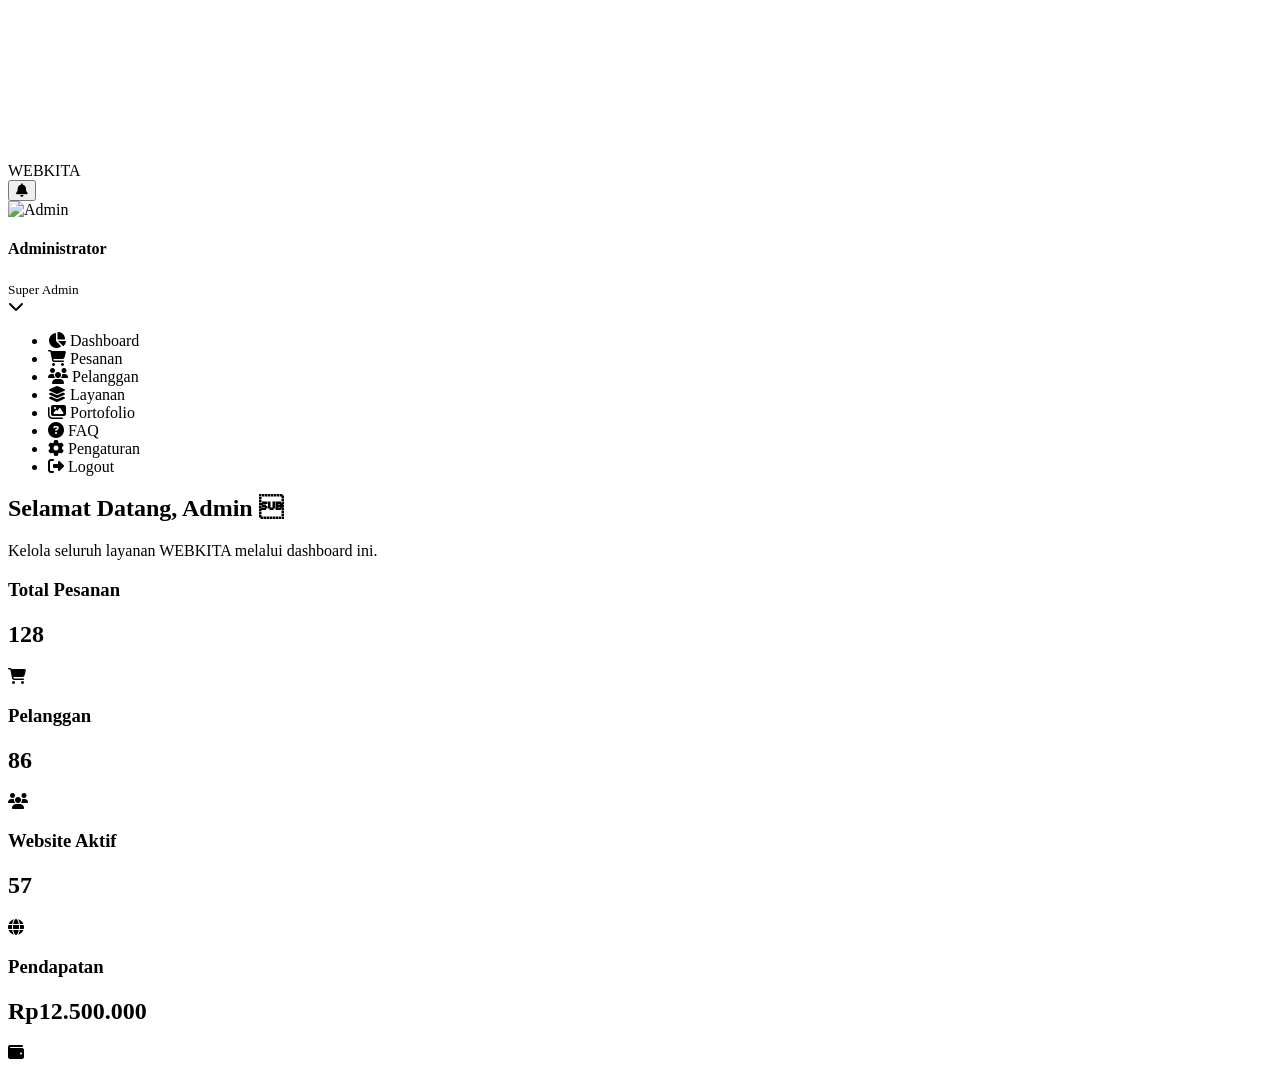
==== index.html @ 7767ea82 "Add files via upload" ====
<!DOCTYPE html>
<html lang="id">
<head>
    <meta charset="UTF-8">
    <meta name="viewport" content="width=device-width, initial-scale=1.0">
    <title>WEBKITA | Dashboard Admin</title>

    <!-- Font -->
    <link href="https://fonts.googleapis.com/css2?family=Montserrat:wght@400;500;600;700;800&family=Playfair+Display:wght@700&display=swap" rel="stylesheet">

    <!-- Font Awesome -->
    <link rel="stylesheet"
    href="https://cdnjs.cloudflare.com/ajax/libs/font-awesome/6.5.2/css/all.min.css">

    <!-- CSS -->
    <link rel="stylesheet" href="admin.css">
</head>

<body>

<!-- Background -->
<canvas id="bg-canvas"></canvas>

<!-- ================= NAVBAR ================= -->

<header class="navbar">

    <div class="logo">
        WEB<span class="gradient">KITA</span>
    </div>

    <div class="navbar-right">

        <button class="notification-btn">
            <i class="fas fa-bell"></i>
        </button>

        <div class="profile">

            <img src="images/admin.png" alt="Admin">

            <div class="profile-text">

                <h4>Administrator</h4>

                <small>Super Admin</small>

            </div>

            <i class="fas fa-chevron-down"></i>

        </div>

    </div>

</header>

<!-- ================ SIDEBAR ================= -->

<aside class="sidebar">

    <ul>

        <li class="active">
            <i class="fas fa-chart-pie"></i>
            Dashboard
        </li>

        <li>
            <i class="fas fa-cart-shopping"></i>
            Pesanan
        </li>

        <li>
            <i class="fas fa-users"></i>
            Pelanggan
        </li>

        <li>
            <i class="fas fa-layer-group"></i>
            Layanan
        </li>

        <li>
            <i class="fas fa-images"></i>
            Portofolio
        </li>

        <li>
            <i class="fas fa-circle-question"></i>
            FAQ
        </li>

        <li>
            <i class="fas fa-gear"></i>
            Pengaturan
        </li>

        <li class="logout">

            <i class="fas fa-right-from-bracket"></i>

            Logout

        </li>

    </ul>

</aside>

<!-- ================= CONTENT ================= -->

<main class="content">

    <section class="welcome glass">

        <div>

            <h1>Selamat Datang, Admin </h1>

            <p>
                Kelola seluruh layanan WEBKITA melalui dashboard ini.
            </p>

        </div>

    </section>

    <!-- CARD -->

    <section class="card-grid">

        <div class="dashboard-card glass">

            <div>

                <h3>Total Pesanan</h3>

                <h2>128</h2>

            </div>

            <i class="fas fa-cart-shopping"></i>

        </div>

        <div class="dashboard-card glass">

            <div>

                <h3>Pelanggan</h3>

                <h2>86</h2>

            </div>

            <i class="fas fa-users"></i>

        </div>

        <div class="dashboard-card glass">

            <div>

                <h3>Website Aktif</h3>

                <h2>57</h2>

            </div>

            <i class="fas fa-globe"></i>

        </div>

        <div class="dashboard-card glass">

            <div>

                <h3>Pendapatan</h3>

                <h2>Rp12.500.000</h2>

            </div>

            <i class="fas fa-wallet"></i>

        </div>

    </section>
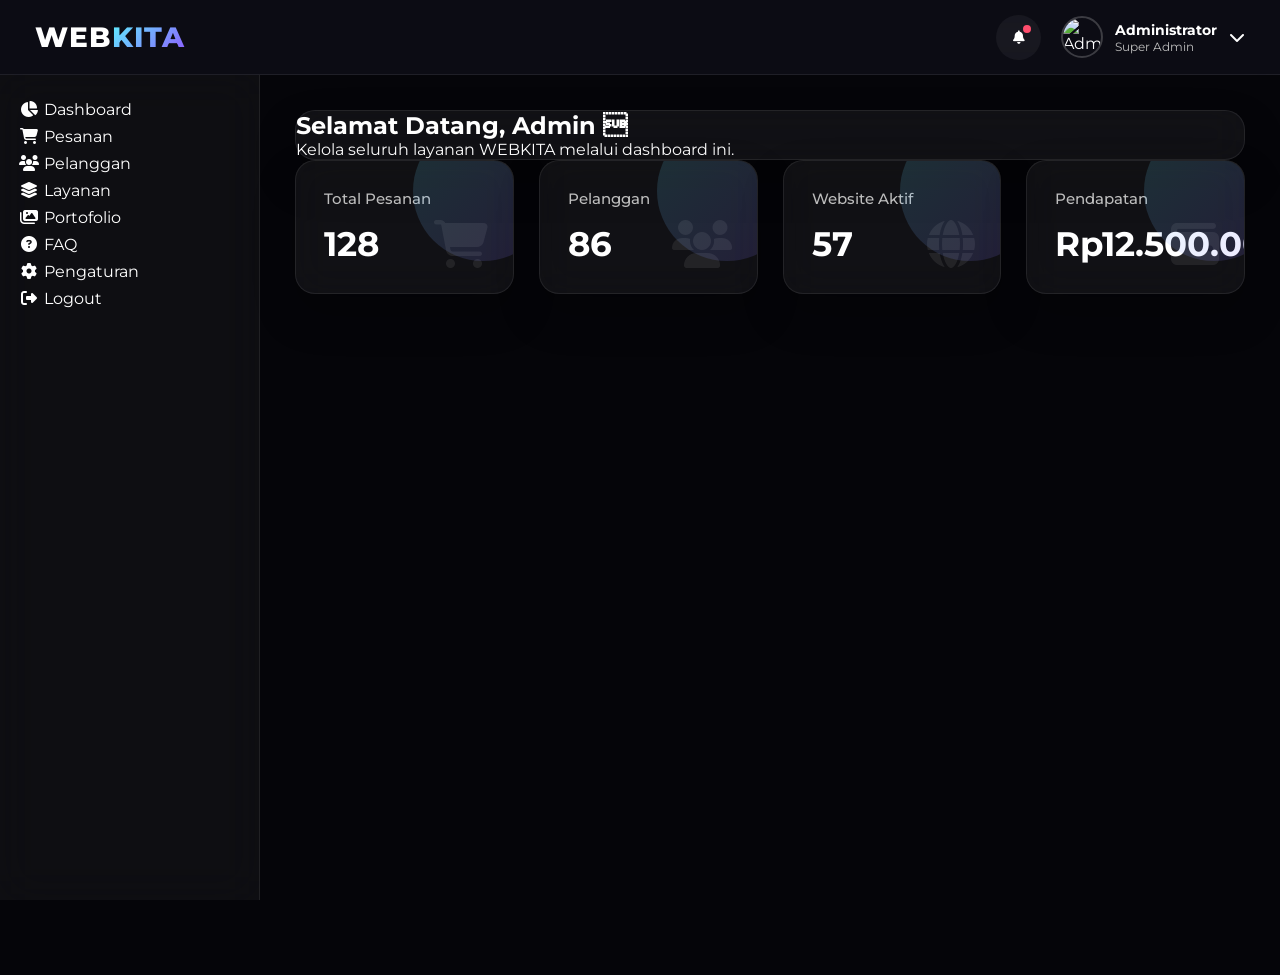
==== commit 60cf3e94: "Update index.html" ====
--- a/index.html
+++ b/index.html
@@ -13,7 +13,7 @@
     href="https://cdnjs.cloudflare.com/ajax/libs/font-awesome/6.5.2/css/all.min.css">
 
     <!-- CSS -->
-    <link rel="stylesheet" href="admin.css">
+    <link rel="stylesheet" href="css/admin.css">
 </head>
 
 <body>
--- a/css/admin.css
+++ b/css/admin.css
@@ -0,0 +1,1421 @@
+/*==================================================
+    WEBKITA ADMIN CSS
+    Part 1
+==================================================*/
+
+/*==============================
+    GOOGLE FONT
+==============================*/
+
+@import url('https://fonts.googleapis.com/css2?family=Montserrat:wght@300;400;500;600;700;800&display=swap');
+
+/*==============================
+    RESET
+==============================*/
+
+*{
+    margin:0;
+    padding:0;
+    box-sizing:border-box;
+}
+
+html{
+    scroll-behavior:smooth;
+}
+
+body{
+
+    font-family:'Montserrat',sans-serif;
+
+    background:#050509;
+
+    color:#ffffff;
+
+    overflow-x:hidden;
+
+}
+
+/*==============================
+    ROOT COLOR
+==============================*/
+
+:root{
+
+    --primary:#5ef2ff;
+
+    --secondary:#8d5cff;
+
+    --dark:#050509;
+
+    --dark-card:rgba(255,255,255,.05);
+
+    --border:rgba(255,255,255,.08);
+
+    --text:#ffffff;
+
+    --text2:#bdbdbd;
+
+    --success:#27c93f;
+
+    --warning:#f5b301;
+
+    --danger:#ff4d6d;
+
+    --shadow:0 20px 50px rgba(0,0,0,.35);
+
+    --blur:blur(18px);
+
+    --radius:20px;
+
+}
+
+/*==============================
+    BACKGROUND
+==============================*/
+
+body{
+
+    min-height:100vh;
+
+    position:relative;
+
+}
+
+/* Canvas Background */
+
+#bg-canvas{
+
+    position:fixed;
+
+    inset:0;
+
+    width:100%;
+
+    height:100%;
+
+    z-index:-1;
+
+}
+
+/*==============================
+    LINK
+==============================*/
+
+a{
+
+    color:inherit;
+
+    text-decoration:none;
+
+}
+
+li{
+
+    list-style:none;
+
+}
+
+/*==============================
+    NAVBAR
+==============================*/
+
+.navbar{
+
+    position:fixed;
+
+    top:0;
+
+    left:0;
+
+    width:100%;
+
+    height:75px;
+
+    display:flex;
+
+    align-items:center;
+
+    justify-content:space-between;
+
+    padding:0 35px;
+
+    background:rgba(15,15,25,.75);
+
+    backdrop-filter:blur(18px);
+
+    border-bottom:1px solid var(--border);
+
+    z-index:1000;
+
+}
+
+.logo{
+
+    font-size:28px;
+
+    font-weight:800;
+
+    letter-spacing:1px;
+
+}
+
+.gradient{
+
+    background:linear-gradient(
+    135deg,
+    var(--primary),
+    var(--secondary));
+
+    -webkit-background-clip:text;
+
+    -webkit-text-fill-color:transparent;
+
+}
+
+.navbar-right{
+
+    display:flex;
+
+    align-items:center;
+
+    gap:20px;
+
+}
+
+/*==============================
+    PROFILE
+==============================*/
+
+.profile{
+
+    display:flex;
+
+    align-items:center;
+
+    gap:12px;
+
+    cursor:pointer;
+
+}
+
+.profile img{
+
+    width:42px;
+
+    height:42px;
+
+    border-radius:50%;
+
+    object-fit:cover;
+
+    border:2px solid rgba(255,255,255,.2);
+
+}
+
+.profile span{
+
+    font-size:14px;
+
+    font-weight:600;
+
+}
+
+/*==============================
+    SIDEBAR
+==============================*/
+
+.sidebar{
+
+    position:fixed;
+
+    top:75px;
+
+    left:0;
+
+    width:260px;
+
+    height:calc(100vh - 75px);
+
+    background:rgba(255,255,255,.04);
+
+    backdrop-filter:blur(20px);
+
+    border-right:1px solid var(--border);
+
+    padding:25px 0;
+
+}
+
+.sidebar ul{
+
+    display:flex;
+
+    flex-direction:column;
+
+    gap:8px;
+
+}
+
+.sidebar li{
+
+    margin:0 18px;
+
+}
+
+.sidebar a{
+
+    display:flex;
+
+    align-items:center;
+
+    gap:15px;
+
+    padding:15px 18px;
+
+    border-radius:14px;
+
+    color:var(--text2);
+
+    transition:.35s;
+
+    font-size:15px;
+
+}
+
+.sidebar a:hover{
+
+    background:rgba(255,255,255,.08);
+
+    color:#fff;
+
+}
+
+.sidebar li.active a{
+
+    background:linear-gradient(
+    135deg,
+    var(--primary),
+    var(--secondary));
+
+    color:#050509;
+
+    font-weight:700;
+
+}
+
+.sidebar i{
+
+    width:22px;
+
+    text-align:center;
+
+}
+
+/*==============================
+    CONTENT
+==============================*/
+
+.content{
+
+    margin-left:260px;
+
+    margin-top:75px;
+
+    padding:35px;
+
+    min-height:100vh;
+
+}
+
+/*==============================
+    PAGE TITLE
+==============================*/
+
+.page-header{
+
+    margin-bottom:30px;
+
+}
+
+.page-header h1{
+
+    font-size:34px;
+
+    font-weight:700;
+
+    margin-bottom:8px;
+
+}
+
+.page-header p{
+
+    color:var(--text2);
+
+    font-size:15px;
+
+    line-height:1.8;
+
+}
+/*==================================================
+    PART 2
+    GLASS CARD
+    DASHBOARD CARD
+    TOOLBAR
+    TABLE
+==================================================*/
+
+/*==============================
+    GLASS EFFECT
+==============================*/
+
+.glass{
+
+    background:rgba(255,255,255,.05);
+
+    border:1px solid rgba(255,255,255,.08);
+
+    backdrop-filter:blur(18px);
+
+    border-radius:20px;
+
+    box-shadow:0 20px 40px rgba(0,0,0,.25);
+
+}
+
+/*==============================
+    CARD GRID
+==============================*/
+
+.card-grid{
+
+    display:grid;
+
+    grid-template-columns:repeat(4,1fr);
+
+    gap:25px;
+
+    margin-bottom:35px;
+
+}
+
+/*==============================
+    DASHBOARD CARD
+==============================*/
+
+.dashboard-card{
+
+    position:relative;
+
+    overflow:hidden;
+
+    padding:28px;
+
+    transition:.35s;
+
+    cursor:pointer;
+
+}
+
+.dashboard-card:hover{
+
+    transform:translateY(-8px);
+
+    border-color:rgba(94,242,255,.4);
+
+}
+
+.dashboard-card::before{
+
+    content:"";
+
+    position:absolute;
+
+    top:-40px;
+
+    right:-40px;
+
+    width:140px;
+
+    height:140px;
+
+    background:linear-gradient(
+    135deg,
+    rgba(94,242,255,.15),
+    rgba(141,92,255,.15));
+
+    border-radius:50%;
+
+}
+
+.dashboard-card h3{
+
+    font-size:15px;
+
+    color:var(--text2);
+
+    font-weight:500;
+
+    margin-bottom:15px;
+
+}
+
+.dashboard-card h2{
+
+    font-size:34px;
+
+    font-weight:700;
+
+}
+
+.dashboard-card i{
+
+    position:absolute;
+
+    right:25px;
+
+    bottom:25px;
+
+    font-size:48px;
+
+    color:rgba(255,255,255,.08);
+
+}
+
+/*==============================
+    TOOLBAR
+==============================*/
+
+.toolbar{
+
+    display:flex;
+
+    justify-content:space-between;
+
+    align-items:center;
+
+    gap:20px;
+
+    padding:20px;
+
+    margin-bottom:25px;
+
+}
+
+.toolbar input{
+
+    width:350px;
+
+    height:48px;
+
+    border:none;
+
+    outline:none;
+
+    border-radius:12px;
+
+    background:rgba(255,255,255,.05);
+
+    color:#fff;
+
+    padding:0 18px;
+
+    font-size:14px;
+
+}
+
+.toolbar input::placeholder{
+
+    color:#888;
+
+}
+
+/*==============================
+    BUTTON
+==============================*/
+
+.btn-add{
+
+    border:none;
+
+    cursor:pointer;
+
+    padding:13px 24px;
+
+    border-radius:12px;
+
+    background:linear-gradient(
+    135deg,
+    var(--primary),
+    var(--secondary));
+
+    color:#050509;
+
+    font-weight:700;
+
+    transition:.3s;
+
+}
+
+.btn-add:hover{
+
+    transform:translateY(-3px);
+
+    box-shadow:0 15px 30px rgba(94,242,255,.25);
+
+}
+
+.btn-add i{
+
+    margin-right:8px;
+
+}
+
+/*==============================
+    TABLE
+==============================*/
+
+.table-container{
+
+    overflow:hidden;
+
+    padding:20px;
+
+}
+
+.table-container table{
+
+    width:100%;
+
+    border-collapse:collapse;
+
+}
+
+.table-container thead{
+
+    background:rgba(255,255,255,.05);
+
+}
+
+.table-container th{
+
+    padding:18px;
+
+    text-align:left;
+
+    font-size:14px;
+
+    font-weight:700;
+
+    color:#ffffff;
+
+}
+
+.table-container td{
+
+    padding:18px;
+
+    color:var(--text2);
+
+    border-top:1px solid rgba(255,255,255,.05);
+
+}
+
+.table-container tbody tr{
+
+    transition:.3s;
+
+}
+
+.table-container tbody tr:hover{
+
+    background:rgba(255,255,255,.04);
+
+}
+
+/*==============================
+    AVATAR
+==============================*/
+
+.avatar{
+
+    width:45px;
+
+    height:45px;
+
+    border-radius:50%;
+
+    object-fit:cover;
+
+    border:2px solid rgba(255,255,255,.15);
+
+}
+
+/*==============================
+    PORTFOLIO IMAGE
+==============================*/
+
+.portfolio-thumb{
+
+    width:90px;
+
+    height:55px;
+
+    object-fit:cover;
+
+    border-radius:10px;
+
+}
+/*==================================================
+    PART 3
+    STATUS
+    BUTTON
+    FORM
+    PAGINATION
+==================================================*/
+
+/*==============================
+    STATUS BADGE
+==============================*/
+
+.status{
+
+    display:inline-flex;
+
+    align-items:center;
+
+    justify-content:center;
+
+    padding:8px 16px;
+
+    border-radius:50px;
+
+    font-size:13px;
+
+    font-weight:600;
+
+    letter-spacing:.3px;
+
+}
+
+.status.success{
+
+    background:rgba(39,201,63,.15);
+
+    color:#27c93f;
+
+}
+
+.status.waiting{
+
+    background:rgba(245,179,1,.15);
+
+    color:#f5b301;
+
+}
+
+.status.process{
+
+    background:rgba(94,242,255,.15);
+
+    color:var(--primary);
+
+}
+
+.status.danger{
+
+    background:rgba(255,77,109,.15);
+
+    color:#ff4d6d;
+
+}
+
+/*==============================
+    ACTION BUTTON
+==============================*/
+
+.btn-detail,
+.btn-edit,
+.btn-delete{
+
+    width:40px;
+
+    height:40px;
+
+    border:none;
+
+    border-radius:12px;
+
+    cursor:pointer;
+
+    margin-right:8px;
+
+    transition:.3s;
+
+    color:#fff;
+
+}
+
+.btn-detail{
+
+    background:rgba(94,242,255,.15);
+
+    color:var(--primary);
+
+}
+
+.btn-detail:hover{
+
+    background:var(--primary);
+
+    color:#050509;
+
+}
+
+.btn-edit{
+
+    background:rgba(141,92,255,.15);
+
+    color:var(--secondary);
+
+}
+
+.btn-edit:hover{
+
+    background:var(--secondary);
+
+    color:#fff;
+
+}
+
+.btn-delete{
+
+    background:rgba(255,77,109,.15);
+
+    color:#ff4d6d;
+
+}
+
+.btn-delete:hover{
+
+    background:#ff4d6d;
+
+    color:#fff;
+
+}
+
+/*==============================
+    SAVE BUTTON
+==============================*/
+
+.btn-save{
+
+    margin-top:20px;
+
+    padding:14px 28px;
+
+    border:none;
+
+    border-radius:12px;
+
+    cursor:pointer;
+
+    background:linear-gradient(
+        135deg,
+        var(--primary),
+        var(--secondary));
+
+    color:#050509;
+
+    font-weight:700;
+
+    transition:.3s;
+
+}
+
+.btn-save:hover{
+
+    transform:translateY(-3px);
+
+    box-shadow:0 15px 30px rgba(94,242,255,.25);
+
+}
+
+/*==============================
+    FORM GROUP
+==============================*/
+
+.form-group{
+
+    display:flex;
+
+    flex-direction:column;
+
+    margin-bottom:20px;
+
+}
+
+.form-group label{
+
+    margin-bottom:8px;
+
+    color:#fff;
+
+    font-size:14px;
+
+    font-weight:600;
+
+}
+
+/*==============================
+    INPUT
+==============================*/
+
+.form-group input{
+
+    width:100%;
+
+    height:50px;
+
+    background:rgba(255,255,255,.05);
+
+    border:1px solid rgba(255,255,255,.08);
+
+    border-radius:14px;
+
+    color:#fff;
+
+    padding:0 18px;
+
+    outline:none;
+
+    transition:.3s;
+
+}
+
+.form-group input:focus{
+
+    border-color:var(--primary);
+
+}
+
+/*==============================
+    TEXTAREA
+==============================*/
+
+.form-group textarea{
+
+    width:100%;
+
+    min-height:140px;
+
+    background:rgba(255,255,255,.05);
+
+    border:1px solid rgba(255,255,255,.08);
+
+    border-radius:14px;
+
+    color:#fff;
+
+    padding:18px;
+
+    resize:none;
+
+    outline:none;
+
+    transition:.3s;
+
+}
+
+.form-group textarea:focus{
+
+    border-color:var(--primary);
+
+}
+
+/*==============================
+    SELECT
+==============================*/
+
+.form-group select{
+
+    width:100%;
+
+    height:50px;
+
+    background:rgba(255,255,255,.05);
+
+    border:1px solid rgba(255,255,255,.08);
+
+    border-radius:14px;
+
+    color:#fff;
+
+    padding:0 18px;
+
+    outline:none;
+
+}
+
+.form-group option{
+
+    background:#111;
+
+}
+
+/*==============================
+    SETTINGS BOX
+==============================*/
+
+.settings-box{
+
+    padding:30px;
+
+    margin-bottom:30px;
+
+}
+
+.settings-box h2{
+
+    margin-bottom:25px;
+
+    font-size:22px;
+
+}
+
+/*==============================
+    PAGINATION
+==============================*/
+
+.pagination{
+
+    display:flex;
+
+    justify-content:flex-end;
+
+    gap:10px;
+
+    margin-top:30px;
+
+}
+
+.pagination button{
+
+    width:42px;
+
+    height:42px;
+
+    border:none;
+
+    border-radius:12px;
+
+    background:rgba(255,255,255,.05);
+
+    color:#fff;
+
+    cursor:pointer;
+
+    transition:.3s;
+
+}
+
+.pagination button:hover{
+
+    background:var(--primary);
+
+    color:#050509;
+
+}
+
+.pagination .active{
+
+    background:linear-gradient(
+        135deg,
+        var(--primary),
+        var(--secondary));
+
+    color:#050509;
+
+    font-weight:700;
+
+}
+/*==================================================
+    PART 4
+    PROFILE DROPDOWN
+    NOTIFICATION
+    ANIMATION
+    RESPONSIVE
+==================================================*/
+
+/*==============================
+    NOTIFICATION
+==============================*/
+
+.notification-btn{
+
+    width:45px;
+
+    height:45px;
+
+    border:none;
+
+    border-radius:50%;
+
+    cursor:pointer;
+
+    background:rgba(255,255,255,.05);
+
+    color:#ffffff;
+
+    transition:.3s;
+
+    position:relative;
+
+}
+
+.notification-btn:hover{
+
+    background:linear-gradient(
+        135deg,
+        var(--primary),
+        var(--secondary));
+
+    color:#050509;
+
+}
+
+.notification-btn::after{
+
+    content:"";
+
+    position:absolute;
+
+    top:10px;
+
+    right:10px;
+
+    width:8px;
+
+    height:8px;
+
+    background:#ff4d6d;
+
+    border-radius:50%;
+
+}
+
+/*==============================
+    PROFILE TEXT
+==============================*/
+
+.profile-text{
+
+    display:flex;
+
+    flex-direction:column;
+
+}
+
+.profile-text h4{
+
+    font-size:14px;
+
+    font-weight:700;
+
+    color:#ffffff;
+
+}
+
+.profile-text small{
+
+    color:var(--text2);
+
+    font-size:12px;
+
+}
+
+/*==============================
+    DROPDOWN
+==============================*/
+
+.dropdown{
+
+    position:absolute;
+
+    top:70px;
+
+    right:0;
+
+    width:230px;
+
+    background:rgba(20,20,30,.95);
+
+    backdrop-filter:blur(20px);
+
+    border:1px solid rgba(255,255,255,.08);
+
+    border-radius:18px;
+
+    overflow:hidden;
+
+    display:none;
+
+    box-shadow:0 20px 40px rgba(0,0,0,.35);
+
+}
+
+.dropdown.active{
+
+    display:block;
+
+    animation:fadeDown .35s ease;
+
+}
+
+.dropdown a{
+
+    display:flex;
+
+    align-items:center;
+
+    gap:12px;
+
+    padding:15px 20px;
+
+    transition:.3s;
+
+    color:#ffffff;
+
+}
+
+.dropdown a:hover{
+
+    background:rgba(255,255,255,.05);
+
+}
+
+.dropdown i{
+
+    width:18px;
+
+}
+
+/*==============================
+    SCROLLBAR
+==============================*/
+
+::-webkit-scrollbar{
+
+    width:10px;
+
+}
+
+::-webkit-scrollbar-track{
+
+    background:#050509;
+
+}
+
+::-webkit-scrollbar-thumb{
+
+    background:linear-gradient(
+        180deg,
+        var(--primary),
+        var(--secondary));
+
+    border-radius:50px;
+
+}
+
+/*==============================
+    HOVER GLOW
+==============================*/
+
+.glass:hover{
+
+    box-shadow:
+
+    0 0 20px rgba(94,242,255,.08),
+
+    0 0 40px rgba(141,92,255,.08);
+
+}
+
+/*==============================
+    ANIMATION
+==============================*/
+
+@keyframes fadeDown{
+
+    from{
+
+        opacity:0;
+
+        transform:translateY(-20px);
+
+    }
+
+    to{
+
+        opacity:1;
+
+        transform:translateY(0);
+
+    }
+
+}
+
+@keyframes fadeUp{
+
+    from{
+
+        opacity:0;
+
+        transform:translateY(20px);
+
+    }
+
+    to{
+
+        opacity:1;
+
+        transform:translateY(0);
+
+    }
+
+}
+
+.dashboard-card,
+.page-header,
+.toolbar,
+.table-container,
+.settings-box{
+
+    animation:fadeUp .6s ease;
+
+}
+
+/*==============================
+    RESPONSIVE TABLET
+==============================*/
+
+@media(max-width:1200px){
+
+.card-grid{
+
+grid-template-columns:repeat(2,1fr);
+
+}
+
+.sidebar{
+
+width:90px;
+
+}
+
+.sidebar a{
+
+justify-content:center;
+
+}
+
+.sidebar a span{
+
+display:none;
+
+}
+
+.content{
+
+margin-left:90px;
+
+}
+
+}
+
+/*==============================
+    RESPONSIVE MOBILE
+==============================*/
+
+@media(max-width:768px){
+
+.navbar{
+
+padding:0 20px;
+
+}
+
+.sidebar{
+
+left:-260px;
+
+transition:.35s;
+
+}
+
+.sidebar.active{
+
+left:0;
+
+width:260px;
+
+}
+
+.content{
+
+margin-left:0;
+
+padding:20px;
+
+}
+
+.card-grid{
+
+grid-template-columns:1fr;
+
+}
+
+.toolbar{
+
+flex-direction:column;
+
+align-items:stretch;
+
+}
+
+.toolbar input{
+
+width:100%;
+
+}
+
+.table-container{
+
+overflow-x:auto;
+
+}
+
+.profile span{
+
+display:none;
+
+}
+
+}
+
+/*==============================
+    FOOTER
+==============================*/
+
+.footer{
+
+margin-top:40px;
+
+padding:20px;
+
+text-align:center;
+
+color:var(--text2);
+
+font-size:14px;
+
+}
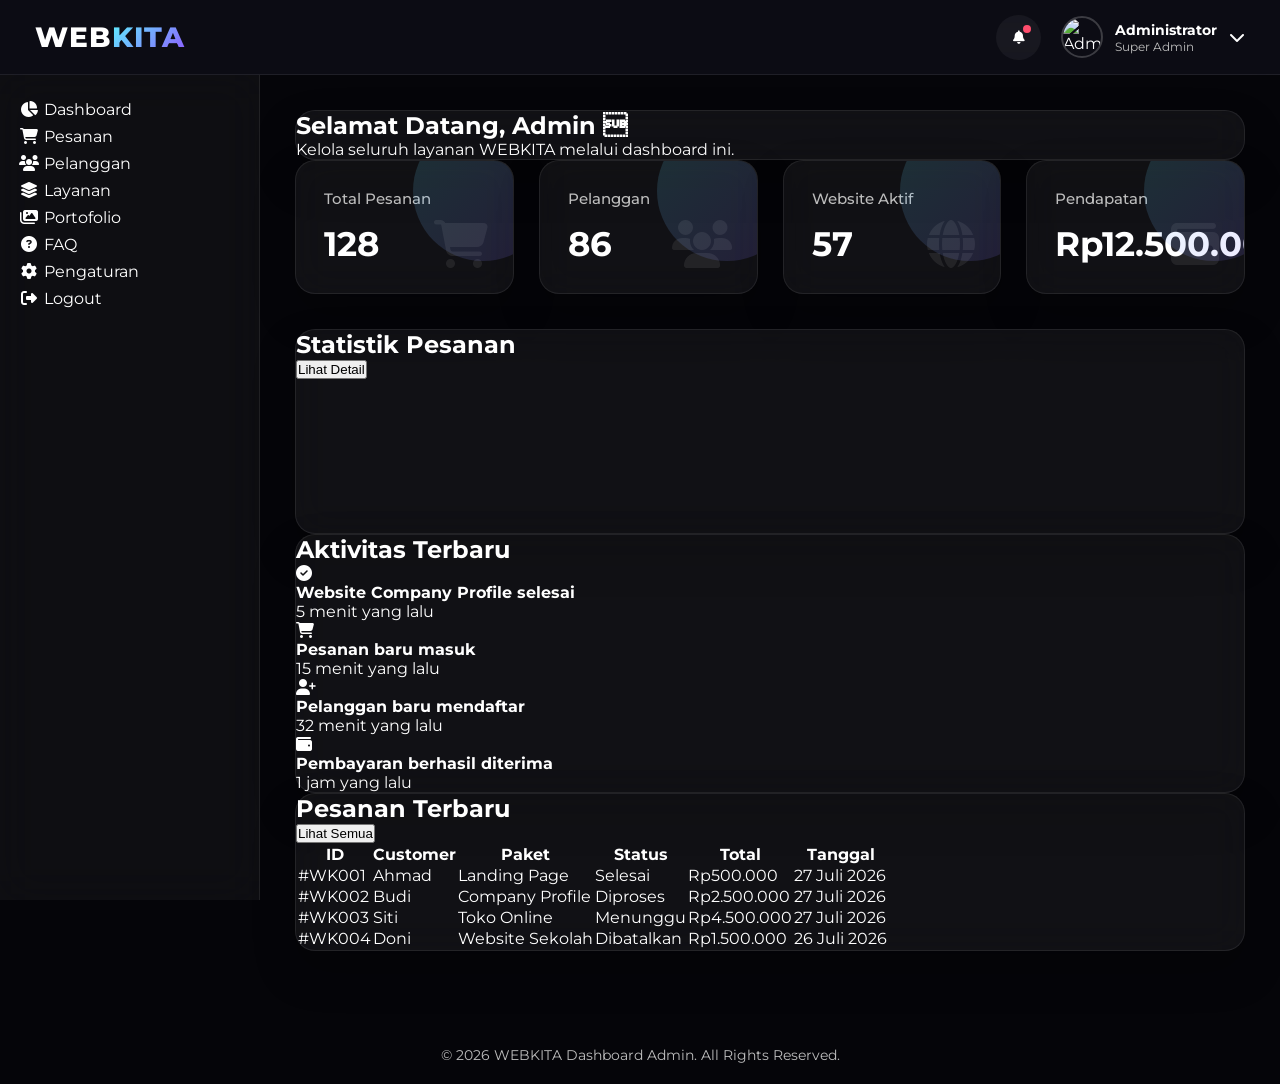
==== commit 7886ae06: "Update index.html" ====
--- a/index.html
+++ b/index.html
@@ -186,4 +186,245 @@
 
         </div>
 
-    </section>+    </section>
+    <!-- ================= STATISTIK ================= -->
+
+    <section class="dashboard-row">
+
+        <div class="chart-box glass">
+
+            <div class="section-title">
+
+                <h2>Statistik Pesanan</h2>
+
+                <button class="btn-primary">
+                    Lihat Detail
+                </button>
+
+            </div>
+
+            <canvas id="orderChart"></canvas>
+
+        </div>
+
+        <div class="activity-box glass">
+
+            <div class="section-title">
+
+                <h2>Aktivitas Terbaru</h2>
+
+            </div>
+
+            <ul class="activity-list">
+
+                <li>
+
+                    <i class="fas fa-circle-check success"></i>
+
+                    <div>
+
+                        <h4>Website Company Profile selesai</h4>
+
+                        <span>5 menit yang lalu</span>
+
+                    </div>
+
+                </li>
+
+                <li>
+
+                    <i class="fas fa-cart-shopping primary"></i>
+
+                    <div>
+
+                        <h4>Pesanan baru masuk</h4>
+
+                        <span>15 menit yang lalu</span>
+
+                    </div>
+
+                </li>
+
+                <li>
+
+                    <i class="fas fa-user-plus warning"></i>
+
+                    <div>
+
+                        <h4>Pelanggan baru mendaftar</h4>
+
+                        <span>32 menit yang lalu</span>
+
+                    </div>
+
+                </li>
+
+                <li>
+
+                    <i class="fas fa-wallet success"></i>
+
+                    <div>
+
+                        <h4>Pembayaran berhasil diterima</h4>
+
+                        <span>1 jam yang lalu</span>
+
+                    </div>
+
+                </li>
+
+            </ul>
+
+        </div>
+
+    </section>
+
+    <!-- ================= TABEL PESANAN ================= -->
+
+    <section class="table-box glass">
+
+        <div class="section-title">
+
+            <h2>Pesanan Terbaru</h2>
+
+            <button class="btn-primary">
+
+                Lihat Semua
+
+            </button>
+
+        </div>
+
+        <table>
+
+            <thead>
+
+                <tr>
+
+                    <th>ID</th>
+
+                    <th>Customer</th>
+
+                    <th>Paket</th>
+
+                    <th>Status</th>
+
+                    <th>Total</th>
+
+                    <th>Tanggal</th>
+
+                </tr>
+
+            </thead>
+
+            <tbody>
+
+                <tr>
+
+                    <td>#WK001</td>
+
+                    <td>Ahmad</td>
+
+                    <td>Landing Page</td>
+
+                    <td>
+                        <span class="badge success">
+                            Selesai
+                        </span>
+                    </td>
+
+                    <td>Rp500.000</td>
+
+                    <td>27 Juli 2026</td>
+
+                </tr>
+
+                <tr>
+
+                    <td>#WK002</td>
+
+                    <td>Budi</td>
+
+                    <td>Company Profile</td>
+
+                    <td>
+                        <span class="badge warning">
+                            Diproses
+                        </span>
+                    </td>
+
+                    <td>Rp2.500.000</td>
+
+                    <td>27 Juli 2026</td>
+
+                </tr>
+
+                <tr>
+
+                    <td>#WK003</td>
+
+                    <td>Siti</td>
+
+                    <td>Toko Online</td>
+
+                    <td>
+                        <span class="badge info">
+                            Menunggu
+                        </span>
+                    </td>
+
+                    <td>Rp4.500.000</td>
+
+                    <td>27 Juli 2026</td>
+
+                </tr>
+
+                <tr>
+
+                    <td>#WK004</td>
+
+                    <td>Doni</td>
+
+                    <td>Website Sekolah</td>
+
+                    <td>
+                        <span class="badge danger">
+                            Dibatalkan
+                        </span>
+                    </td>
+
+                    <td>Rp1.500.000</td>
+
+                    <td>26 Juli 2026</td>
+
+                </tr>
+
+            </tbody>
+
+        </table>
+
+    </section>
+
+</main>
+
+<!-- ================= FOOTER ================= -->
+
+<footer class="footer">
+
+    <p>
+
+        © 2026 WEBKITA Dashboard Admin.
+        All Rights Reserved.
+
+    </p>
+
+</footer>
+
+<!-- ================= JAVASCRIPT ================= -->
+
+<script src="https://cdn.jsdelivr.net/npm/chart.js"></script>
+
+<script src="script/dashboard.js"></script>
+
+</body>
+</html>
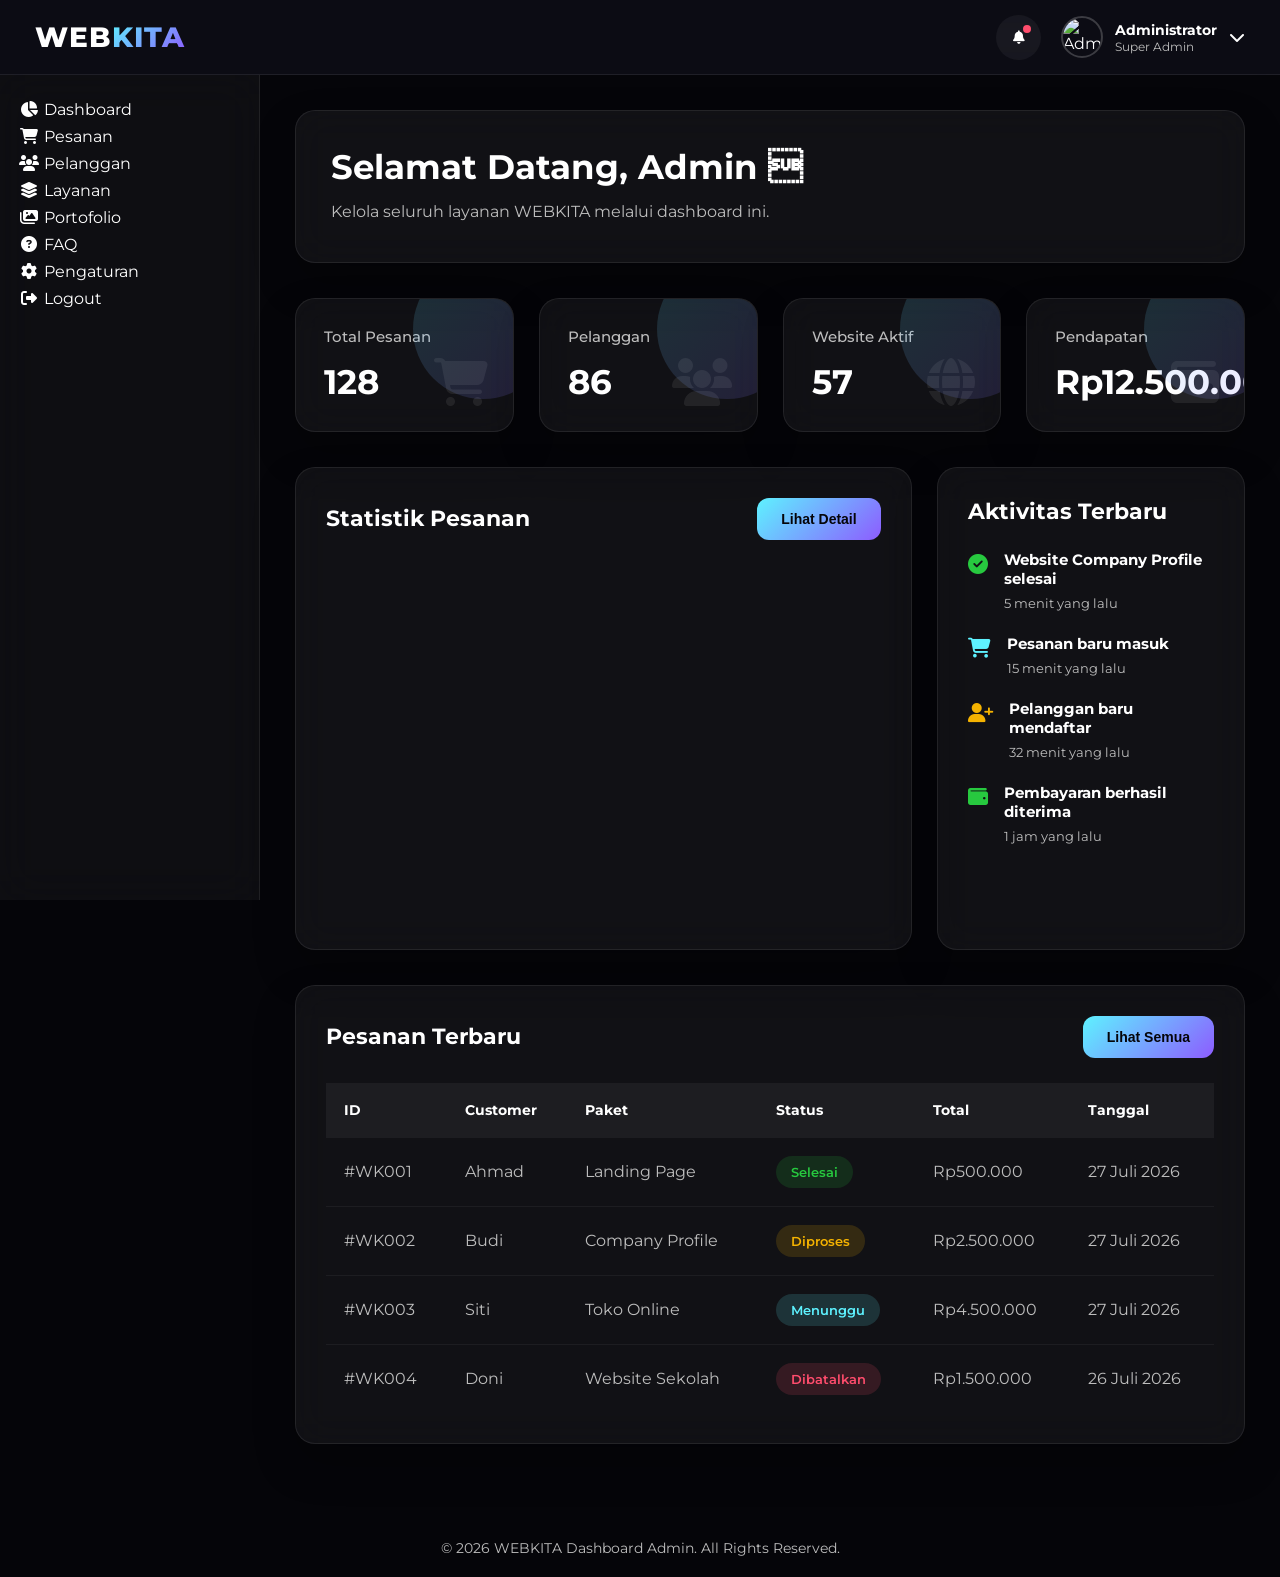
==== commit d4ed1d28: "Update index.html" ====
--- a/index.html
+++ b/index.html
@@ -424,7 +424,7 @@
 
 <script src="https://cdn.jsdelivr.net/npm/chart.js"></script>
 
-<script src="script/dashboard.js"></script>
+<script src="script/dasboard.js"></script>
 
 </body>
 </html>
--- a/css/admin.css
+++ b/css/admin.css
@@ -1418,4 +1418,1039 @@
 
 font-size:14px;
 
+}
+/*==================================================
+    PART 5
+    EXTRA COMPONENT
+==================================================*/
+
+/*==============================
+    BUTTON PRIMARY
+==============================*/
+
+.btn-primary{
+
+    padding:13px 24px;
+
+    border:none;
+
+    border-radius:12px;
+
+    cursor:pointer;
+
+    font-size:14px;
+
+    font-weight:700;
+
+    background:linear-gradient(
+    135deg,
+    var(--primary),
+    var(--secondary));
+
+    color:#050509;
+
+    transition:.35s;
+
+}
+
+.btn-primary:hover{
+
+    transform:translateY(-4px);
+
+    box-shadow:0 15px 30px rgba(94,242,255,.25);
+
+}
+
+/*==============================
+    WELCOME
+==============================*/
+
+.welcome{
+
+    display:flex;
+
+    justify-content:space-between;
+
+    align-items:center;
+
+    padding:35px;
+
+    margin-bottom:35px;
+
+}
+
+.welcome h1{
+
+    font-size:34px;
+
+    font-weight:700;
+
+    margin-bottom:10px;
+
+}
+
+.welcome p{
+
+    color:var(--text2);
+
+    line-height:1.8;
+
+}
+
+/*==============================
+    DASHBOARD ROW
+==============================*/
+
+.dashboard-row{
+
+    display:grid;
+
+    grid-template-columns:2fr 1fr;
+
+    gap:25px;
+
+    margin-bottom:35px;
+
+}
+
+/*==============================
+    CHART
+==============================*/
+
+.chart-box{
+
+    padding:30px;
+
+}
+
+.chart-box canvas{
+
+    width:100% !important;
+
+    height:350px !important;
+
+}
+
+/*==============================
+    ACTIVITY
+==============================*/
+
+.activity-box{
+
+    padding:30px;
+
+}
+
+.activity-list{
+
+    display:flex;
+
+    flex-direction:column;
+
+    gap:22px;
+
+}
+
+.activity-list li{
+
+    display:flex;
+
+    gap:16px;
+
+    align-items:flex-start;
+
+}
+
+.activity-list i{
+
+    font-size:20px;
+
+    margin-top:4px;
+
+}
+
+.activity-list h4{
+
+    font-size:15px;
+
+    margin-bottom:5px;
+
+}
+
+.activity-list span{
+
+    font-size:13px;
+
+    color:var(--text2);
+
+}
+
+/*==============================
+    SECTION TITLE
+==============================*/
+
+.section-title{
+
+    display:flex;
+
+    justify-content:space-between;
+
+    align-items:center;
+
+    margin-bottom:25px;
+
+}
+
+.section-title h2{
+
+    font-size:22px;
+
+    font-weight:700;
+
+}
+
+/*==============================
+    TABLE BOX
+==============================*/
+
+.table-box{
+
+    padding:30px;
+
+}
+
+.table-box table{
+
+    width:100%;
+
+    border-collapse:collapse;
+
+}
+
+.table-box thead{
+
+    background:rgba(255,255,255,.05);
+
+}
+
+.table-box th{
+
+    padding:18px;
+
+    text-align:left;
+
+    font-size:14px;
+
+}
+
+.table-box td{
+
+    padding:18px;
+
+    border-top:1px solid rgba(255,255,255,.05);
+
+    color:var(--text2);
+
+}
+
+.table-box tbody tr{
+
+    transition:.3s;
+
+}
+
+.table-box tbody tr:hover{
+
+    background:rgba(255,255,255,.04);
+
+}
+
+/*==============================
+    BADGE
+==============================*/
+
+.badge{
+
+    display:inline-block;
+
+    padding:8px 15px;
+
+    border-radius:30px;
+
+    font-size:13px;
+
+    font-weight:600;
+
+}
+
+.badge.success{
+
+    background:rgba(39,201,63,.15);
+
+    color:var(--success);
+
+}
+
+.badge.warning{
+
+    background:rgba(245,179,1,.15);
+
+    color:var(--warning);
+
+}
+
+.badge.info{
+
+    background:rgba(94,242,255,.15);
+
+    color:var(--primary);
+
+}
+
+.badge.danger{
+
+    background:rgba(255,77,109,.15);
+
+    color:var(--danger);
+
+}
+
+/*==============================
+    COLOR ICON
+==============================*/
+
+.success{
+
+    color:var(--success);
+
+}
+
+.warning{
+
+    color:var(--warning);
+
+}
+
+.primary{
+
+    color:var(--primary);
+
+}
+
+.danger{
+
+    color:var(--danger);
+
+}
+
+/*==============================
+    EMPTY DATA
+==============================*/
+
+.empty{
+
+    text-align:center;
+
+    color:var(--text2);
+
+    padding:50px 0;
+
+    font-style:italic;
+
+}
+
+/*==============================
+    MENU TOGGLE
+==============================*/
+
+.menu-toggle{
+
+    display:none;
+
+    width:45px;
+
+    height:45px;
+
+    border:none;
+
+    border-radius:12px;
+
+    cursor:pointer;
+
+    color:#fff;
+
+    background:rgba(255,255,255,.05);
+
+}
+
+/*==============================
+    LOADING
+==============================*/
+
+.loading{
+
+    display:flex;
+
+    justify-content:center;
+
+    align-items:center;
+
+    padding:60px;
+
+}
+
+.loading::after{
+
+    content:"";
+
+    width:40px;
+
+    height:40px;
+
+    border-radius:50%;
+
+    border:4px solid rgba(255,255,255,.15);
+
+    border-top:4px solid var(--primary);
+
+    animation:spin 1s linear infinite;
+
+}
+
+@keyframes spin{
+
+    to{
+
+        transform:rotate(360deg);
+
+    }
+
+}
+
+/*==============================
+    RESPONSIVE 992
+==============================*/
+
+@media(max-width:992px){
+
+.dashboard-row{
+
+grid-template-columns:1fr;
+
+}
+
+.chart-box canvas{
+
+height:280px !important;
+
+}
+
+.section-title{
+
+flex-direction:column;
+
+align-items:flex-start;
+
+gap:15px;
+
+}
+
+}
+
+/*==============================
+    RESPONSIVE 768
+==============================*/
+
+@media(max-width:768px){
+
+.navbar{
+
+padding:15px;
+
+height:auto;
+
+flex-wrap:wrap;
+
+gap:15px;
+
+}
+
+.menu-toggle{
+
+display:flex;
+
+justify-content:center;
+
+align-items:center;
+
+}
+
+.navbar-right{
+
+width:100%;
+
+justify-content:flex-end;
+
+}
+
+.welcome{
+
+flex-direction:column;
+
+text-align:center;
+
+gap:20px;
+
+}
+
+.dashboard-row{
+
+grid-template-columns:1fr;
+
+}
+
+.table-box{
+
+overflow-x:auto;
+
+}
+
+.table-box table{
+
+min-width:700px;
+
+}
+
+.profile-text{
+
+display:none;
+
+}
+
+}
+
+/*==============================
+    RESPONSIVE 576
+==============================*/
+
+@media(max-width:576px){
+
+.logo{
+
+font-size:24px;
+
+}
+
+.page-header h1{
+
+font-size:28px;
+
+}
+
+.content{
+
+padding:15px;
+
+}
+
+.dashboard-card{
+
+padding:22px;
+
+}
+
+.dashboard-card h2{
+
+font-size:28px;
+
+}
+
+.dashboard-card i{
+
+font-size:36px;
+
+}
+
+.btn-primary{
+
+width:100%;
+
+}
+
+}
+/*==================================================
+    PART 6
+    ADVANCED COMPONENT
+==================================================*/
+
+/*==============================
+    MODAL
+==============================*/
+
+.modal{
+
+    position:fixed;
+
+    inset:0;
+
+    background:rgba(0,0,0,.65);
+
+    display:none;
+
+    justify-content:center;
+
+    align-items:center;
+
+    z-index:5000;
+
+    padding:20px;
+
+}
+
+.modal.active{
+
+    display:flex;
+
+    animation:fadeDown .3s ease;
+
+}
+
+.modal-content{
+
+    width:100%;
+
+    max-width:650px;
+
+    background:#101018;
+
+    border:1px solid rgba(255,255,255,.08);
+
+    border-radius:22px;
+
+    padding:30px;
+
+    box-shadow:0 30px 60px rgba(0,0,0,.35);
+
+}
+
+.modal-header{
+
+    display:flex;
+
+    justify-content:space-between;
+
+    align-items:center;
+
+    margin-bottom:25px;
+
+}
+
+.modal-close{
+
+    cursor:pointer;
+
+    font-size:22px;
+
+}
+
+/*==============================
+    TOAST
+==============================*/
+
+.toast{
+
+    position:fixed;
+
+    right:25px;
+
+    top:95px;
+
+    min-width:300px;
+
+    padding:18px 22px;
+
+    border-radius:14px;
+
+    background:#101018;
+
+    border-left:5px solid var(--primary);
+
+    display:none;
+
+    z-index:6000;
+
+}
+
+.toast.show{
+
+    display:block;
+
+    animation:fadeDown .35s;
+
+}
+
+/*==============================
+    BREADCRUMB
+==============================*/
+
+.breadcrumb{
+
+    display:flex;
+
+    align-items:center;
+
+    gap:10px;
+
+    margin-bottom:25px;
+
+    color:var(--text2);
+
+    font-size:14px;
+
+}
+
+.breadcrumb a:hover{
+
+    color:var(--primary);
+
+}
+
+/*==============================
+    SWITCH
+==============================*/
+
+.switch{
+
+    position:relative;
+
+    width:58px;
+
+    height:30px;
+
+}
+
+.switch input{
+
+    display:none;
+
+}
+
+.slider{
+
+    position:absolute;
+
+    inset:0;
+
+    cursor:pointer;
+
+    border-radius:50px;
+
+    background:#444;
+
+    transition:.3s;
+
+}
+
+.slider::before{
+
+    content:"";
+
+    position:absolute;
+
+    left:4px;
+
+    top:4px;
+
+    width:22px;
+
+    height:22px;
+
+    border-radius:50%;
+
+    background:#fff;
+
+    transition:.3s;
+
+}
+
+.switch input:checked + .slider{
+
+    background:linear-gradient(
+    135deg,
+    var(--primary),
+    var(--secondary));
+
+}
+
+.switch input:checked + .slider::before{
+
+    transform:translateX(28px);
+
+}
+
+/*==============================
+    PROGRESS BAR
+==============================*/
+
+.progress{
+
+    width:100%;
+
+    height:10px;
+
+    border-radius:50px;
+
+    overflow:hidden;
+
+    background:rgba(255,255,255,.08);
+
+}
+
+.progress-bar{
+
+    height:100%;
+
+    border-radius:50px;
+
+    background:linear-gradient(
+    90deg,
+    var(--primary),
+    var(--secondary));
+
+}
+
+/*==============================
+    TIMELINE
+==============================*/
+
+.timeline{
+
+    position:relative;
+
+    padding-left:30px;
+
+}
+
+.timeline::before{
+
+    content:"";
+
+    position:absolute;
+
+    left:9px;
+
+    top:0;
+
+    width:2px;
+
+    height:100%;
+
+    background:rgba(255,255,255,.08);
+
+}
+
+.timeline-item{
+
+    position:relative;
+
+    margin-bottom:25px;
+
+}
+
+.timeline-item::before{
+
+    content:"";
+
+    position:absolute;
+
+    left:-25px;
+
+    top:4px;
+
+    width:16px;
+
+    height:16px;
+
+    border-radius:50%;
+
+    background:var(--primary);
+
+}
+
+.timeline-item h4{
+
+    margin-bottom:5px;
+
+}
+
+.timeline-item p{
+
+    color:var(--text2);
+
+}
+
+/*==============================
+    FILE UPLOAD
+==============================*/
+
+.upload-box{
+
+    border:2px dashed rgba(255,255,255,.15);
+
+    border-radius:18px;
+
+    padding:40px;
+
+    text-align:center;
+
+    transition:.3s;
+
+    cursor:pointer;
+
+}
+
+.upload-box:hover{
+
+    border-color:var(--primary);
+
+    background:rgba(94,242,255,.05);
+
+}
+
+.upload-box i{
+
+    font-size:40px;
+
+    margin-bottom:15px;
+
+    color:var(--primary);
+
+}
+
+/*==============================
+    SKELETON
+==============================*/
+
+.skeleton{
+
+    position:relative;
+
+    overflow:hidden;
+
+    background:#1a1a25;
+
+    border-radius:12px;
+
+}
+
+.skeleton::after{
+
+    content:"";
+
+    position:absolute;
+
+    top:0;
+
+    left:-100%;
+
+    width:100%;
+
+    height:100%;
+
+    background:linear-gradient(
+        90deg,
+        transparent,
+        rgba(255,255,255,.08),
+        transparent);
+
+    animation:skeleton 1.2s infinite;
+
+}
+
+@keyframes skeleton{
+
+    100%{
+
+        left:100%;
+
+    }
+
+}
+
+/*==============================
+    TAG
+==============================*/
+
+.tag{
+
+    display:inline-block;
+
+    padding:6px 12px;
+
+    border-radius:30px;
+
+    background:rgba(255,255,255,.06);
+
+    color:#fff;
+
+    font-size:12px;
+
+}
+
+/*==============================
+    DIVIDER
+==============================*/
+
+.divider{
+
+    width:100%;
+
+    height:1px;
+
+    background:rgba(255,255,255,.08);
+
+    margin:25px 0;
+
+}
+
+/*==============================
+    RESPONSIVE EXTRA
+==============================*/
+
+@media(max-width:768px){
+
+.modal-content{
+
+padding:22px;
+
+}
+
+.toast{
+
+left:15px;
+
+right:15px;
+
+min-width:auto;
+
+}
+
+.breadcrumb{
+
+flex-wrap:wrap;
+
+}
+
+.timeline{
+
+padding-left:20px;
+
+}
+
+.upload-box{
+
+padding:25px;
+
+}
+
 }
